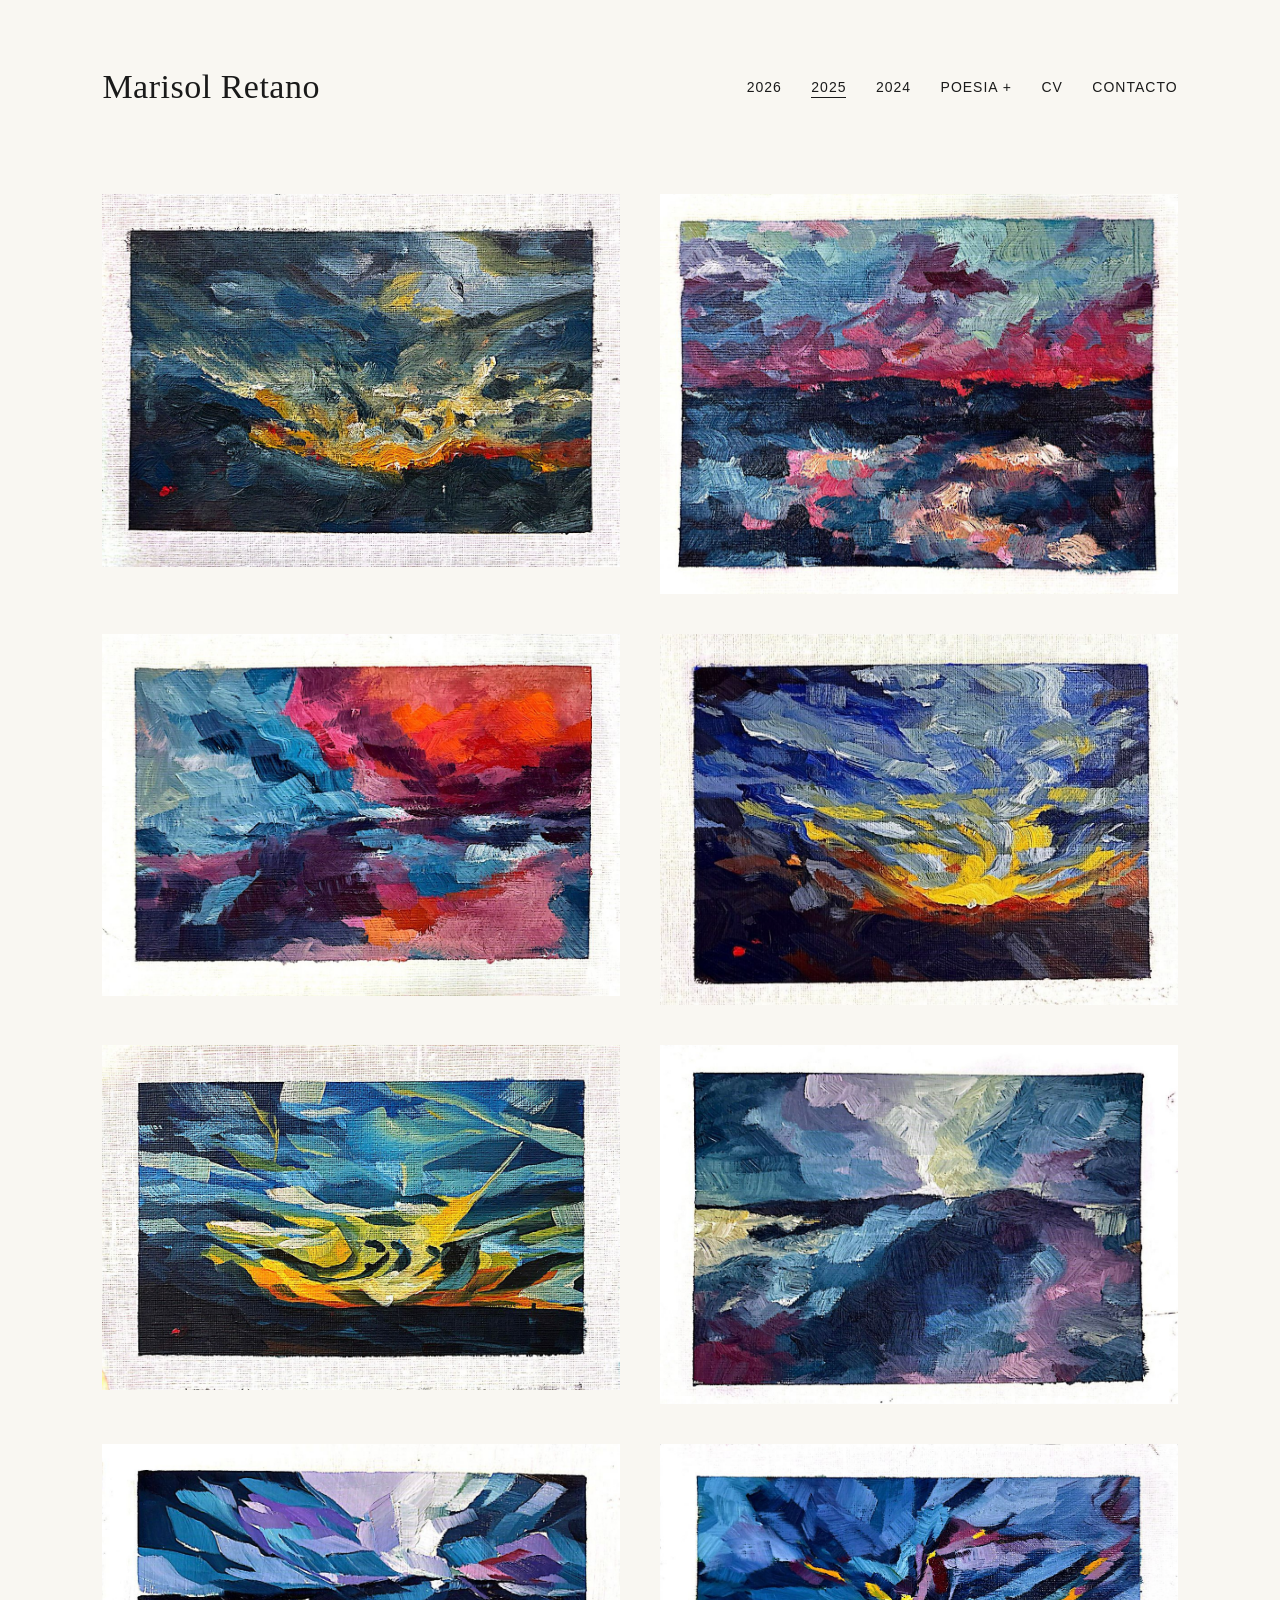
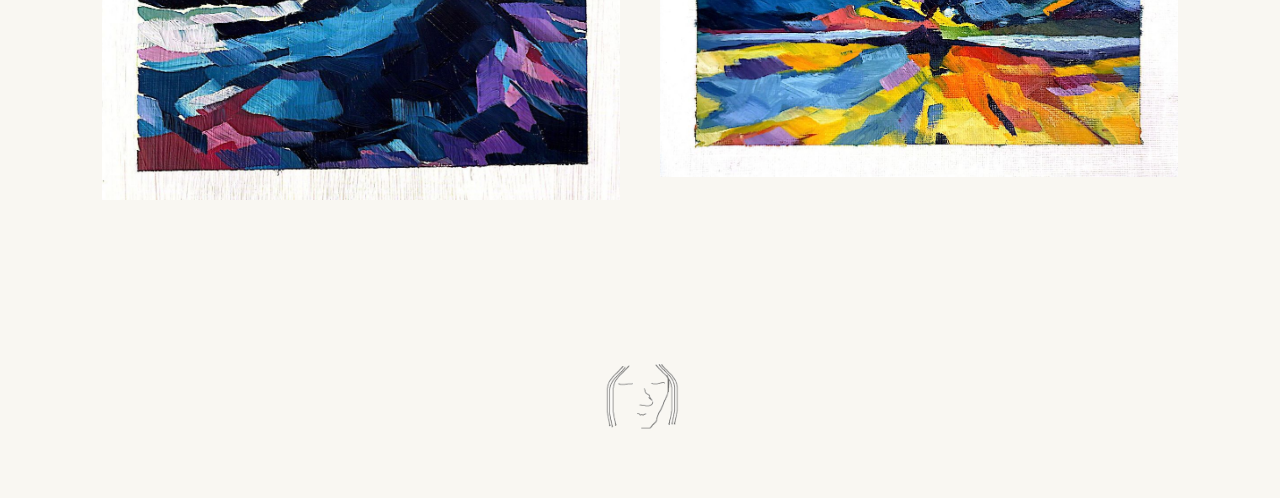
==== index.html @ b74112de "Add files via upload" ====
<!DOCTYPE html>
<html lang="es">
<head>
    <meta charset="UTF-8">
    <meta name="viewport" content="width=device-width, initial-scale=1.0">
    <title>Marisol Retano | 2025</title>
    <link rel="stylesheet" href="style.css">
</head>
<body>

<header>
    <div class="logo"><a href="index.html" style="text-decoration:none; color:inherit;">Marisol Retano</a></div>
    <nav>
        <a href="2026.html">2026</a>
        <a href="index.html" class="active">2025</a>
        <a href="2024.html">2024</a>
        <a href="poesia.html">Poesia +</a>
        <a href="cv.html">CV</a>
        <a href="contacto.html">Contacto</a>
    </nav>
</header>

<main>
    <section class="gallery">

        <div class="item">
            <img src="imagenes/obra1.jpg" alt="Exploraciones del azul No.1 Cobalto">
            <div class="overlay">
                <span>
                    Exploraciones del azul<br>
                    No.1 Cobalto<br>
                    Óleo<br>
                    15.5 x 22.7 cm<br>
                    2025
                </span>
            </div>
        </div>

        <div class="item">
            <img src="imagenes/obra2.jpg" alt="Atardecer No.8">
            <div class="overlay">
                <span>
                    Atardecer No.8<br>
                    Óleo<br>
                    16 x 22.4 cm<br>
                    2025
                </span>
            </div>
        </div>

        <div class="item">
            <img src="imagenes/obra3.jpg" alt="Ecos, no.1">
            <div class="overlay">
                <span>
                    Ecos, no.1<br>
                    Óleo<br>
                    14 x 22.3 cm<br>
                    2025
                </span>
            </div>
        </div>

        <div class="item">
            <img src="imagenes/obra4.jpg" alt="Exploraciones del azul No.3 Ultramar">
            <div class="overlay">
                <span>
                    Exploraciones del azul<br>
                    No.3 Ultramar<br>
                    Óleo<br>
                    16 x 22.2 cm<br>
                    2025
                </span>
            </div>
        </div>

        <div class="item">
            <img src="imagenes/obra5.jpg" alt="Exploraciones del azul No.2 Prusia">
            <div class="overlay">
                <span>
                    Exploraciones del azul<br>
                    No.2 Prusia<br>
                    Óleo<br>
                    15 x 23.3 cm<br>
                    2025
                </span>
            </div>
        </div>

        <div class="item">
            <img src="imagenes/obra6.jpg" alt="Rencuentros: Ecos y tus ojos / Oscuros No.4">
            <div class="overlay">
                <span>
                    Rencuentros:<br>
                    Ecos y tus ojos / Oscuros No.4<br>
                    Óleo<br>
                    16.5 x 22.8 cm<br>
                    2025
                </span>
            </div>
        </div>

        <div class="item">
            <img src="imagenes/obra7.jpg" alt="Rencuentros: Ecos y tus ojos / Oscuros no.2">
            <div class="overlay">
                <span>
                    Rencuentros:<br>
                    Ecos y tus ojos / Oscuros no.2<br>
                    Óleo<br>
                    14.8 x 21 cm<br>
                    2025
                </span>
            </div>
        </div>

        <div class="item">
            <img src="imagenes/obra8.jpg" alt="Llanura no.1">
            <div class="overlay">
                <span>
                    Llanura no.1<br>
                    Óleo<br>
                    17 x 25 cm<br>
                    2025
                </span>
            </div>
        </div>

    </section>
</main>

<footer>
    <div class="signature-container">
        <img src="imagenes/firma.jpg" alt="Firma Retano" class="signature-icon">
    </div>
</footer>

<script>
    /* 1. SEGURIDAD (Bloqueo de click derecho y arrastre) */
    document.addEventListener('contextmenu', e => e.preventDefault());
    document.addEventListener('dragstart', e => { if (e.target.nodeName === 'IMG') e.preventDefault(); });

    /* 2. LÓGICA PARA CELULARES (Toque para ver ficha) */
    const items = document.querySelectorAll('.item');

    items.forEach(item => {
        item.addEventListener('click', function(e) {
            // Si la obra que tocaste ya estaba abierta, la cerramos (toggle)
            if (this.classList.contains('active')) {
                this.classList.remove('active');
            } else {
                // Si estaba cerrada: Primero cerramos TODAS las demás
                items.forEach(i => i.classList.remove('active'));
                // Y abrimos (activamos) solo la que tocaste
                this.classList.add('active');
            }
        });
    });
</script>

</body>
</html>
---- style.css ----
/* =========================================
   1. RESETEO Y CONFIGURACIÓN BASE
   ========================================= */
* {
    margin: 0;
    padding: 0;
    box-sizing: border-box;
}

html {
    scroll-behavior: smooth;
}

body {
    background-color: #F9F7F2; /* Crema minimalista */
    font-family: 'Helvetica Neue', Helvetica, Arial, sans-serif;
    color: #1a1a1a;
    line-height: 1.6;
    min-height: 100vh;
    display: flex;
    flex-direction: column;

    /* SEGURIDAD GLOBAL: Bloquea la selección en todo el sitio */
    -webkit-user-select: none;
    -moz-user-select: none;
    -ms-user-select: none;
    user-select: none;

    /* Evita el parpadeo azul al tocar en móviles */
    -webkit-tap-highlight-color: transparent;
}

/* =========================================
   2. ENCABEZADO (HEADER)
   ========================================= */
header {
    display: flex;
    justify-content: space-between;
    align-items: center;
    padding: 60px 8%;
    background-color: #F9F7F2;
    position: sticky;
    top: 0;
    z-index: 100;
}

/* LOGO: Times New Roman, elegante */
.logo {
    font-family: 'Times New Roman', Times, serif;
    font-size: 34px;
    font-weight: 400;
    letter-spacing: 0.5px;
}

nav a {
    text-decoration: none;
    color: #1a1a1a;
    margin-left: 25px;
    font-size: 14px;
    text-transform: uppercase;
    letter-spacing: 1px;
    transition: opacity 0.3s ease;
}

nav a:hover {
    opacity: 0.5;
}

nav a.active {
    border-bottom: 1px solid #1a1a1a;
    padding-bottom: 2px;
    opacity: 1;
}

/* =========================================
   3. GALERÍA PRINCIPAL (OBRAS)
   ========================================= */
main {
    flex: 1;
}

.gallery {
    display: grid;
    grid-template-columns: 1fr 1fr;
    gap: 40px;
    padding: 20px 8% 100px 8%;
    max-width: 1400px;
    margin: 0 auto;
}

/* CLASE PARA OBRAS GRANDES (Margarita) */
@media (min-width: 769px) {
    .item-large {
        grid-column: span 2;
    }
}

.item {
    position: relative;
    overflow: hidden;
    cursor: pointer;
    width: 100%;
}

/* Escudo protector invisible */
.item::after {
    content: "";
    position: absolute;
    top: 0;
    left: 0;
    width: 100%;
    height: 100%;
    z-index: 5;
    background: transparent;
}

.item img {
    width: 100%;
    height: auto;
    display: block;
    transition: opacity 0.4s ease, filter 0.4s ease;
    pointer-events: none; /* Evita arrastrar la imagen */
    -webkit-touch-callout: none;
}

.overlay {
    position: absolute;
    top: 0;
    left: 0;
    width: 100%;
    height: 100%;
    display: flex;
    justify-content: center;
    align-items: center;
    opacity: 0;
    transition: opacity 0.4s ease;
    padding: 20px;
    z-index: 10;
    background-color: rgba(249, 247, 242, 0.85);
}

.overlay span {
    text-align: center;
    font-size: 18px;
    color: #1a1a1a;
}

/* --- INTERACCIÓN (Mouse y Toque en Móvil) --- */
/* Se activa si pasas el mouse (:hover) O si tiene la clase .active (toque) */

.item:hover img,
.item.active img {
    opacity: 0.2;
}

.item:hover .overlay,
.item.active .overlay {
    opacity: 1;
}

/* =========================================
   4. SECCIÓN POESÍA
   ========================================= */
.poetry-grid {
    display: grid;
    grid-template-columns: 1fr 1fr;
    gap: 60px;
    padding: 40px 8% 100px 8%;
    max-width: 1400px;
    margin: 0 auto;
    align-items: start;
}

.poem-card {
    background-color: transparent;
    padding: 10px;
}

.poem-header {
    margin-bottom: 25px;
    text-align: center;
    border-bottom: 1px solid #ddd;
    padding-bottom: 15px;
}

.poem-title {
    font-family: 'Helvetica Neue', sans-serif;
    font-size: 20px;
    font-weight: 500;
    margin-bottom: 5px;
    color: #000;
}

.poem-meta {
    font-family: 'Helvetica Neue', sans-serif;
    font-size: 11px;
    color: #888;
    text-transform: uppercase;
    letter-spacing: 2px;
}

.poem-content {
    font-family: 'Georgia', serif;
    font-size: 16px;
    line-height: 1.7;
    color: #333;
    text-align: left;
}

/* =========================================
   5. SECCIÓN CV
   ========================================= */
.cv-container {
    max-width: 800px;
    margin: 0 auto;
    padding: 40px 8% 100px 8%;
}

.cv-header {
    margin-bottom: 40px;
}

.cv-header h1 {
    font-size: 36px;
    letter-spacing: -1px;
    margin-bottom: 10px;
    font-weight: 500;
}

.cv-subtitle {
    font-size: 16px;
    color: #666;
    line-height: 1.5;
}

.cv-divider {
    border: 0;
    border-top: 1px solid #ddd;
    margin-bottom: 50px;
}

.cv-section {
    margin-bottom: 60px;
}

.cv-category {
    font-size: 12px;
    text-transform: uppercase;
    letter-spacing: 2px;
    color: #999;
    margin-bottom: 25px;
    border-bottom: 1px solid #eee;
    padding-bottom: 10px;
}

.cv-row {
    display: flex;
    margin-bottom: 20px;
}

.cv-year {
    width: 110px;
    font-weight: bold;
    font-size: 14px;
    color: #1a1a1a;
    flex-shrink: 0;
}

.cv-content {
    font-size: 15px;
    color: #333;
    line-height: 1.6;
}

.cv-content strong {
    color: #000;
    font-weight: 500;
    font-size: 18px;
    display: block;
    margin-bottom: 4px;
}

/* =========================================
   6. SECCIÓN CONTACTO
   ========================================= */
.contact-page {
    display: flex;
    flex-direction: column;
    min-height: 100vh;
}

.contact-main {
    flex: 1;
    display: flex;
    align-items: center;
    justify-content: center;
    padding: 60px 20px;
}

.contact-wrapper {
    text-align: center;
}

.email-section {
    margin-bottom: 60px;
}

.email-section .intro-text {
    margin-bottom: 20px;
    font-size: 14px;
    color: #888;
    text-transform: uppercase;
    letter-spacing: 1px;
}

/* TEXTO SELECCIONABLE PARA CORREOS */
.contact-email-text {
    display: block;
    font-size: clamp(20px, 4vw, 32px);
    color: #1a1a1a;
    letter-spacing: -0.5px;
    margin-bottom: 15px;
    cursor: text;
    -webkit-user-select: text;
    -moz-user-select: text;
    -ms-user-select: text;
    user-select: text;
}

/* Instagram */
.social-section {
    margin-top: 40px;
    padding-top: 40px;
    border-top: 1px solid #ddd;
    width: 100%;
    max-width: 200px;
    margin-left: auto;
    margin-right: auto;
}

.social-icon {
    width: 20px; /* Tamaño minimalista */
    height: auto;
    opacity: 0.8;
    transition: transform 0.3s ease, opacity 0.3s ease;
    margin-bottom: 10px;
}

.social-icon:hover {
    transform: scale(1.1);
    opacity: 1;
}

.social-label {
    font-size: 12px;
    color: #666;
    letter-spacing: 1px;
}

/* =========================================
   7. PIE DE PÁGINA (FOOTER)
   ========================================= */
footer {
    padding: 60px 0;
    text-align: center;
    flex-shrink: 0;
}

/* FIRMA */
.signature-icon {
    width: 80px;
    height: auto;
    opacity: 0.6;
    transition: transform 0.3s ease, opacity 0.3s ease;
    cursor: pointer;
}

.signature-icon:hover {
    transform: scale(1.1);
    opacity: 1;
}

/* =========================================
   8. RESPONSIVIDAD (MÓVILES)
   ========================================= */
@media (max-width: 768px) {
    header { flex-direction: column; gap: 25px; padding: 40px 5%; }
    nav a { margin: 0 10px; }

    .gallery, .poetry-grid { grid-template-columns: 1fr; gap: 40px; }

    .cv-row { flex-direction: column; margin-bottom: 30px; }
    .cv-year { margin-bottom: 5px; opacity: 0.6; }
}
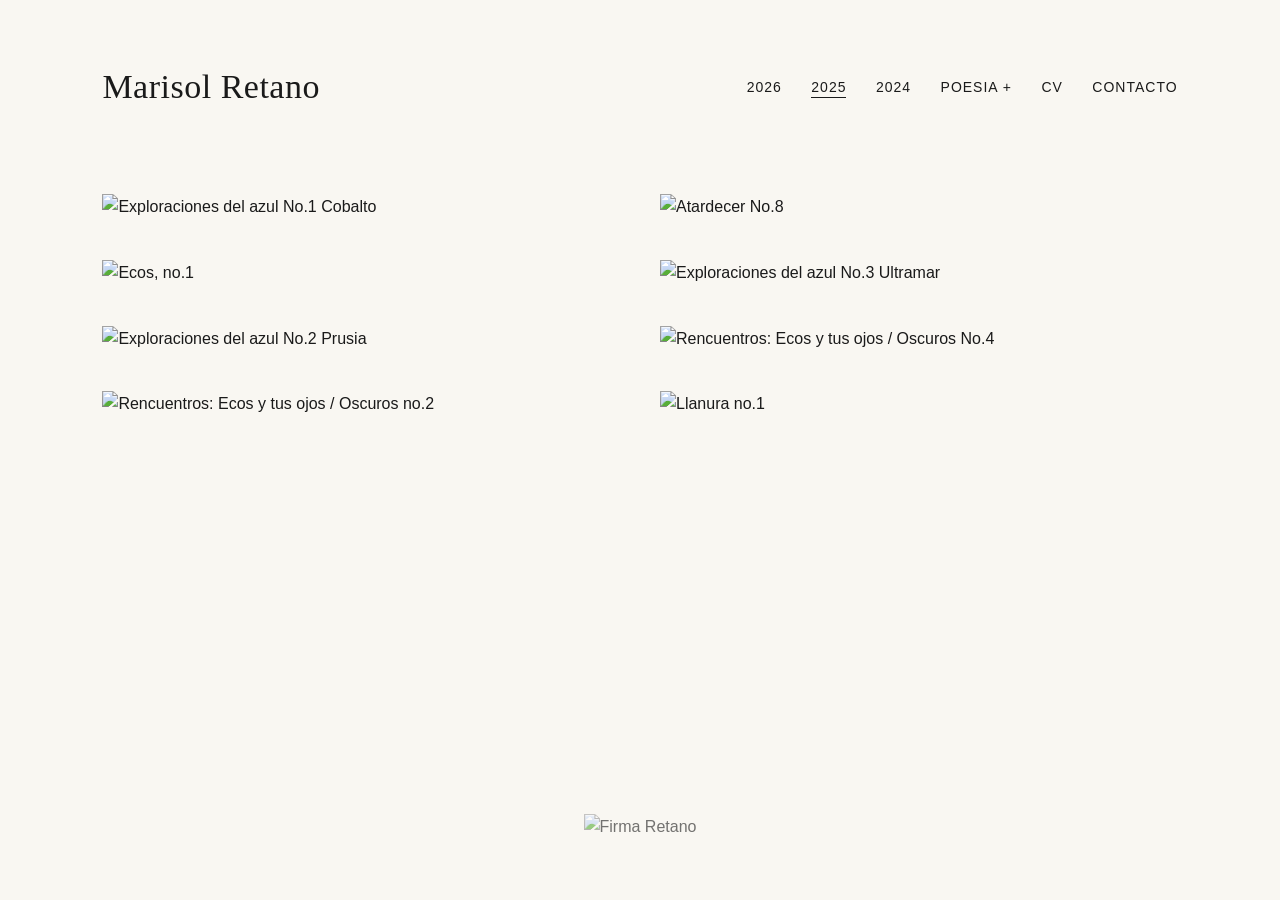
==== commit 8893f9b6: "Add files via upload" ====
--- a/index.html
+++ b/index.html
@@ -21,109 +21,7 @@
 </header>
 
 <main>
-    <section class="gallery">
-
-        <div class="item">
-            <img src="imagenes/obra1.jpg" alt="Exploraciones del azul No.1 Cobalto">
-            <div class="overlay">
-                <span>
-                    Exploraciones del azul<br>
-                    No.1 Cobalto<br>
-                    Óleo<br>
-                    15.5 x 22.7 cm<br>
-                    2025
-                </span>
-            </div>
-        </div>
-
-        <div class="item">
-            <img src="imagenes/obra2.jpg" alt="Atardecer No.8">
-            <div class="overlay">
-                <span>
-                    Atardecer No.8<br>
-                    Óleo<br>
-                    16 x 22.4 cm<br>
-                    2025
-                </span>
-            </div>
-        </div>
-
-        <div class="item">
-            <img src="imagenes/obra3.jpg" alt="Ecos, no.1">
-            <div class="overlay">
-                <span>
-                    Ecos, no.1<br>
-                    Óleo<br>
-                    14 x 22.3 cm<br>
-                    2025
-                </span>
-            </div>
-        </div>
-
-        <div class="item">
-            <img src="imagenes/obra4.jpg" alt="Exploraciones del azul No.3 Ultramar">
-            <div class="overlay">
-                <span>
-                    Exploraciones del azul<br>
-                    No.3 Ultramar<br>
-                    Óleo<br>
-                    16 x 22.2 cm<br>
-                    2025
-                </span>
-            </div>
-        </div>
-
-        <div class="item">
-            <img src="imagenes/obra5.jpg" alt="Exploraciones del azul No.2 Prusia">
-            <div class="overlay">
-                <span>
-                    Exploraciones del azul<br>
-                    No.2 Prusia<br>
-                    Óleo<br>
-                    15 x 23.3 cm<br>
-                    2025
-                </span>
-            </div>
-        </div>
-
-        <div class="item">
-            <img src="imagenes/obra6.jpg" alt="Rencuentros: Ecos y tus ojos / Oscuros No.4">
-            <div class="overlay">
-                <span>
-                    Rencuentros:<br>
-                    Ecos y tus ojos / Oscuros No.4<br>
-                    Óleo<br>
-                    16.5 x 22.8 cm<br>
-                    2025
-                </span>
-            </div>
-        </div>
-
-        <div class="item">
-            <img src="imagenes/obra7.jpg" alt="Rencuentros: Ecos y tus ojos / Oscuros no.2">
-            <div class="overlay">
-                <span>
-                    Rencuentros:<br>
-                    Ecos y tus ojos / Oscuros no.2<br>
-                    Óleo<br>
-                    14.8 x 21 cm<br>
-                    2025
-                </span>
-            </div>
-        </div>
-
-        <div class="item">
-            <img src="imagenes/obra8.jpg" alt="Llanura no.1">
-            <div class="overlay">
-                <span>
-                    Llanura no.1<br>
-                    Óleo<br>
-                    17 x 25 cm<br>
-                    2025
-                </span>
-            </div>
-        </div>
-
+    <section class="gallery" id="contenedor-galeria">
     </section>
 </main>
 
@@ -134,26 +32,98 @@
 </footer>
 
 <script>
-    /* 1. SEGURIDAD (Bloqueo de click derecho y arrastre) */
-    document.addEventListener('contextmenu', e => e.preventDefault());
-    document.addEventListener('dragstart', e => { if (e.target.nodeName === 'IMG') e.preventDefault(); });
 
-    /* 2. LÓGICA PARA CELULARES (Toque para ver ficha) */
-    const items = document.querySelectorAll('.item');
+    /* =================
+       🟢OBRAS (2025)🟢
+       =================*/
 
-    items.forEach(item => {
-        item.addEventListener('click', function(e) {
-            // Si la obra que tocaste ya estaba abierta, la cerramos (toggle)
+    const obras2025 = [
+        {
+            archivo: "obra25-1.jpg",
+            tituloBase: "Exploraciones del azul No.1 Cobalto",
+            fichaTecnica: "Exploraciones del azul<br>No.1 Cobalto<br>Óleo<br>15.5 x 22.7 cm<br>2025",
+            tamano: ""
+        },
+        {
+            archivo: "obra25-2.jpg",
+            tituloBase: "Atardecer No.8",
+            fichaTecnica: "Atardecer No.8<br>Óleo<br>16 x 22.4 cm<br>2025",
+            tamano: ""
+        },
+        {
+            archivo: "obra25-3.jpg",
+            tituloBase: "Ecos, no.1",
+            fichaTecnica: "Ecos, no.1<br>Óleo<br>14 x 22.3 cm<br>2025",
+            tamano: ""
+        },
+        {
+            archivo: "obra25-4.jpg",
+            tituloBase: "Exploraciones del azul No.3 Ultramar",
+            fichaTecnica: "Exploraciones del azul<br>No.3 Ultramar<br>Óleo<br>16 x 22.2 cm<br>2025",
+            tamano: ""
+        },
+        {
+            archivo: "obra25-5.jpg",
+            tituloBase: "Exploraciones del azul No.2 Prusia",
+            fichaTecnica: "Exploraciones del azul<br>No.2 Prusia<br>Óleo<br>15 x 23.3 cm<br>2025",
+            tamano: ""
+        },
+        {
+            archivo: "obra25-6.jpg",
+            tituloBase: "Rencuentros: Ecos y tus ojos / Oscuros No.4",
+            fichaTecnica: "Rencuentros:<br>Ecos y tus ojos / Oscuros No.4<br>Óleo<br>16.5 x 22.8 cm<br>2025",
+            tamano: ""
+        },
+        {
+            archivo: "obra25-7.jpg",
+            tituloBase: "Rencuentros: Ecos y tus ojos / Oscuros no.2",
+            fichaTecnica: "Rencuentros:<br>Ecos y tus ojos / Oscuros no.2<br>Óleo<br>14.8 x 21 cm<br>2025",
+            tamano: ""
+        },
+        {
+            archivo: "obra25-8.jpg",
+            tituloBase: "Llanura no.1",
+            fichaTecnica: "Llanura no.1<br>Óleo<br>17 x 25 cm<br>2025",
+            tamano: ""
+        }
+    ];
+
+    /*🛑 EL MOTOR 🛑*/
+
+    const contenedor = document.getElementById('contenedor-galeria');
+
+    obras2025.forEach(obra => {
+        const cajaObra = document.createElement('div');
+
+        if (obra.tamano !== "") {
+            cajaObra.className = `item ${obra.tamano}`;
+        } else {
+            cajaObra.className = "item";
+        }
+
+        cajaObra.innerHTML = `
+            <img src="imagenes/${obra.archivo}" alt="${obra.tituloBase}">
+            <div class="overlay">
+                <span>${obra.fichaTecnica}</span>
+            </div>
+        `;
+
+        cajaObra.addEventListener('click', function() {
             if (this.classList.contains('active')) {
                 this.classList.remove('active');
             } else {
-                // Si estaba cerrada: Primero cerramos TODAS las demás
-                items.forEach(i => i.classList.remove('active'));
-                // Y abrimos (activamos) solo la que tocaste
+                document.querySelectorAll('.item').forEach(i => i.classList.remove('active'));
                 this.classList.add('active');
             }
         });
+
+        contenedor.appendChild(cajaObra);
     });
+
+    /*🛑 SEGURIDAD 🛑*/
+
+    document.addEventListener('contextmenu', e => e.preventDefault());
+    document.addEventListener('dragstart', e => { if (e.target.nodeName === 'IMG') e.preventDefault(); });
 </script>
 
 </body>
